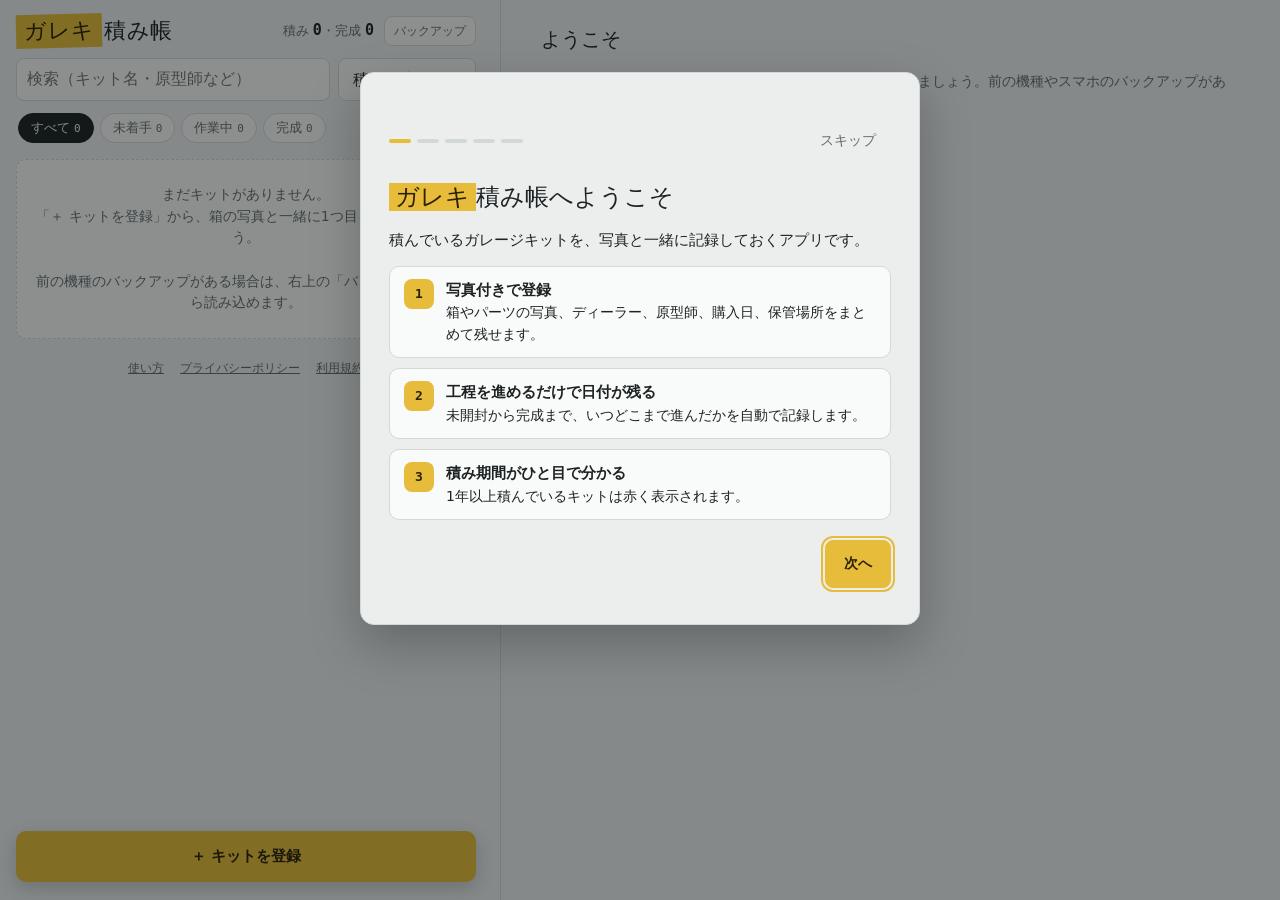
==== index.html @ 536fe300 "スマホのアプリ表示で画面の下が白くなるのを修正 Co-Authored-By: Claude Opus 5.5 <noreply@anthropic.com> Claude-Session: http" ====
<!doctype html>
<html lang="ja">
<head>
<meta charset="utf-8">
<meta name="viewport" content="width=device-width,initial-scale=1,viewport-fit=cover">
<meta http-equiv="Content-Security-Policy" content="default-src 'self'; script-src 'self' https://accounts.google.com/gsi/client; style-src 'self' 'unsafe-inline' https://fonts.googleapis.com https://accounts.google.com/gsi/style; font-src https://fonts.gstatic.com; img-src 'self' blob: data:; connect-src 'self' data: https://www.googleapis.com https://accounts.google.com/gsi/; frame-src https://accounts.google.com/gsi/; object-src 'none'; base-uri 'none'; form-action 'none'">
<meta name="referrer" content="no-referrer">
<title>ガレキ積み帳</title>
<meta name="theme-color" content="#ECEEEE" media="(prefers-color-scheme: light)">
<meta name="theme-color" content="#161A1B" media="(prefers-color-scheme: dark)">
<meta name="apple-mobile-web-app-capable" content="yes">
<meta name="mobile-web-app-capable" content="yes">
<meta name="apple-mobile-web-app-title" content="積み帳">
<meta name="apple-mobile-web-app-status-bar-style" content="default">
<link rel="manifest" href="manifest.webmanifest">
<link rel="apple-touch-icon" href="icon-180.png">
<link rel="icon" href="icon-192.png">
<link rel="preconnect" href="https://fonts.googleapis.com">
<link rel="stylesheet" href="https://fonts.googleapis.com/css2?family=Dela+Gothic+One&family=Zen+Kaku+Gothic+New:wght@400;500;700&family=IBM+Plex+Mono:wght@500&display=swap">
<style>
/* Layout: a workbench shelf — sticky header with stock summary, filter chips, a single column of kit cards; detail, edit and backup open as full-height sheets. */
:root{
  --bg:#ECEEEE; --surface:#F9FAFA; --sunken:#E2E6E5; --ink:#1D2223; --muted:#636D6C; --line:#D2D8D7;
  --tape:#E6BC3A; --tape-ink:#2A2208; --done:#3E8A5E; --warn:#B4532A;
  --f-display:"Dela Gothic One","Zen Kaku Gothic New","Hiragino Sans",system-ui,sans-serif;
  --f-body:"Zen Kaku Gothic New","Hiragino Sans","Noto Sans JP",system-ui,sans-serif;
  --f-data:"IBM Plex Mono",ui-monospace,Menlo,monospace;
  --r:10px; color-scheme:light;
}
@media (prefers-color-scheme: dark){:root{
  --bg:#161A1B; --surface:#202627; --sunken:#1A1F20; --ink:#E6EBEA; --muted:#97A2A1; --line:#323A3B;
  --tape:#E8C14E; --tape-ink:#211A05; --done:#5DB582; --warn:#E07A4E; color-scheme:dark}}

*{box-sizing:border-box}
html{-webkit-text-size-adjust:100%;background:var(--bg);min-height:100%;overscroll-behavior-y:none}
body{margin:0;min-height:100vh;min-height:100dvh;background:var(--bg);color:var(--ink);font-family:var(--f-body);font-size:15px;line-height:1.55;
  padding-top:env(safe-area-inset-top,0px);
  padding-left:max(16px,env(safe-area-inset-left,0px));padding-right:max(16px,env(safe-area-inset-right,0px));padding-bottom:calc(env(safe-area-inset-bottom,0px) + 96px)}
body::before{content:"";position:fixed;inset:0 0 auto;height:env(safe-area-inset-top,0px);z-index:10;background:var(--bg)}
img{max-width:100%}
[hidden]{display:none!important}
.wrap{max-width:640px;margin:0 auto}
button,input,select,textarea{font:inherit;color:inherit}
button{cursor:pointer;-webkit-tap-highlight-color:transparent}
:focus-visible{outline:2px solid var(--tape);outline-offset:2px}
.num{font-family:var(--f-data);font-variant-numeric:tabular-nums}

header{position:sticky;top:env(safe-area-inset-top,0px);z-index:5;background:var(--bg);padding-block:14px 10px;display:grid;gap:10px;grid-template-columns:minmax(0,1fr)}
.brand{display:flex;align-items:center;justify-content:space-between;gap:6px 12px;flex-wrap:wrap}
h1{font-family:var(--f-display);font-weight:400;font-size:22px;margin:0;letter-spacing:.02em;white-space:nowrap}
h1 span{display:inline-block;background:var(--tape);color:var(--tape-ink);padding:0 8px;transform:rotate(-1.5deg);margin-right:2px}
.brand-r{display:flex;align-items:center;gap:10px;min-width:0}
.stock{font-size:13px;color:var(--muted);white-space:nowrap}
.stock b{color:var(--ink);font-family:var(--f-data);font-size:15px}
.iconbtn{border:1px solid var(--line);background:var(--surface);border-radius:8px;padding:5px 9px;font-size:12px;color:var(--muted);white-space:nowrap}
.tools{display:flex;gap:8px}
.tools input,.tools select{background:var(--surface);border:1px solid var(--line);border-radius:8px;padding:8px 10px;min-width:0;font-size:16px}
.tools input{flex:1}
.tools select{flex:none;max-width:42%}
.chips{display:flex;gap:6px;overflow-x:auto;scrollbar-width:none;padding:2px}
.chips::-webkit-scrollbar{display:none}
.chip{flex:none;border:1px solid var(--line);background:var(--surface);border-radius:999px;padding:4px 12px;font-size:13px;color:var(--muted)}
.chip .num{font-size:11px;margin-left:4px}
.chip[aria-pressed="true"]{background:var(--ink);color:var(--bg);border-color:var(--ink)}

.list{display:grid;gap:10px;padding-top:4px;grid-template-columns:minmax(0,1fr)}
.card{display:grid;grid-template-columns:76px 1fr;gap:12px;align-items:center;background:var(--surface);border:1px solid var(--line);border-radius:var(--r);padding:10px;text-align:left;width:100%}
.thumb{width:76px;height:76px;border-radius:7px;background:var(--sunken);display:grid;place-items:center;color:var(--muted);font-size:11px;overflow:hidden}
.thumb img{width:100%;height:100%;object-fit:cover;display:block}
.card .meta{min-width:0;display:grid;gap:3px}
.card .name{font-weight:700;font-size:15px;line-height:1.35;overflow-wrap:anywhere}
.card .sub{font-size:12px;color:var(--muted);white-space:nowrap;overflow:hidden;text-overflow:ellipsis}
.row{display:flex;align-items:center;gap:8px;flex-wrap:wrap}
.pill{font-size:11px;font-weight:700;padding:1px 8px;border-radius:4px;background:var(--sunken);color:var(--muted);letter-spacing:.04em}
.pill.s6{background:var(--done);color:var(--surface)}
.pill.wip{background:var(--tape);color:var(--tape-ink)}
.age{font-size:11px;color:var(--muted)}
.age.old{color:var(--warn)}
.steps{display:grid;grid-template-columns:repeat(7,1fr);gap:2px;width:100%;max-width:140px}
.steps i{height:4px;border-radius:2px;background:var(--line)}
.steps i.on{background:var(--tape)}
.steps.done i.on{background:var(--done)}

.empty,.notice{background:var(--surface);border:1px dashed var(--line);border-radius:var(--r);padding:24px 18px;text-align:center;color:var(--muted);font-size:14px}
.notice{border-style:solid;text-align:left;font-size:13px}
.remind{display:flex;gap:10px;align-items:center;justify-content:space-between;background:color-mix(in srgb,var(--tape) 20%,var(--surface));border:1px solid var(--tape);border-radius:var(--r);padding:8px 12px;font-size:13px}

.fab{position:fixed;right:max(18px,calc(env(safe-area-inset-right,0px) + 18px));bottom:calc(env(safe-area-inset-bottom,0px) + 18px);z-index:6;
  background:var(--tape);color:var(--tape-ink);border:0;border-radius:999px;padding:14px 22px;font-weight:700;font-size:15px;box-shadow:0 6px 18px rgba(0,0,0,.18)}

.sheet{position:fixed;inset:0;z-index:20;background:var(--bg);overflow-y:auto;overflow-x:hidden;-webkit-overflow-scrolling:touch;
  padding-top:env(safe-area-inset-top,0px);padding-bottom:calc(env(safe-area-inset-bottom,0px) + 32px);
  padding-left:max(16px,env(safe-area-inset-left,0px));padding-right:max(16px,env(safe-area-inset-right,0px))}
.sheet .wrap{display:grid;gap:16px;grid-template-columns:minmax(0,1fr)}
.bar{position:sticky;top:0;z-index:2;background:var(--bg);display:flex;align-items:center;justify-content:space-between;gap:8px;padding-block:12px 8px;border-bottom:1px solid var(--line)}
.bar h2{font-size:16px;margin:0;font-weight:700;flex:1;min-width:0;overflow:hidden;text-overflow:ellipsis;white-space:nowrap;text-align:center}
.btn{border:1px solid var(--line);background:var(--surface);border-radius:8px;padding:8px 14px;font-size:14px;font-weight:500}
.btn.primary{background:var(--tape);color:var(--tape-ink);border-color:var(--tape);font-weight:700}
.btn.ghost{background:transparent;border-color:transparent;color:var(--muted)}
.btn.danger{color:var(--warn);border-color:var(--warn);background:transparent}
.btn:disabled{opacity:.5;cursor:default}
.btn.wide{width:100%;padding:12px}

.gallery{display:grid;gap:8px;min-width:0}
.gallery .main{width:100%;max-height:62vh;object-fit:contain;border-radius:var(--r);background:var(--sunken);display:block}
.gallery .thumbs{display:grid;grid-template-columns:repeat(auto-fill,minmax(64px,1fr));gap:6px}
.gallery .thumbs button{padding:0;border:2px solid transparent;border-radius:7px;overflow:hidden;aspect-ratio:1;background:var(--sunken)}
.gallery .thumbs button[aria-pressed="true"]{border-color:var(--tape)}
.gallery .thumbs img{width:100%;height:100%;object-fit:cover;display:block}
.gallery .none{width:100%;aspect-ratio:16/9;border-radius:var(--r);background:var(--sunken);display:grid;place-items:center;color:var(--muted);font-size:13px}
.dname{font-size:20px;font-weight:700;margin:0;text-wrap:balance;line-height:1.35}
.advance{display:grid;gap:8px;background:var(--surface);border:1px solid var(--line);border-radius:var(--r);padding:12px}
.advance .steps{max-width:none}
.advance .steps i{height:6px}
.stepnames{display:grid;grid-template-columns:repeat(7,1fr);gap:2px;font-size:10px;color:var(--muted);text-align:center}
.stepnames .cur{color:var(--ink);font-weight:700}
dl{margin:0;display:grid;grid-template-columns:auto 1fr;gap:8px 16px;font-size:14px}
dt{color:var(--muted);font-size:12px;letter-spacing:.06em;padding-top:2px}
dd{margin:0;min-width:0;overflow-wrap:anywhere;white-space:pre-wrap}
.box{background:var(--surface);border:1px solid var(--line);border-radius:var(--r);padding:12px 14px}
.box h3{margin:0 0 4px;font-size:15px}
.box p{margin:0 0 10px;font-size:13px;color:var(--muted)}
.log{display:grid;gap:0;margin:0;padding:0;list-style:none}
.log li{display:grid;grid-template-columns:auto 1fr auto;gap:10px;align-items:center;padding:7px 0;border-top:1px solid var(--line);font-size:14px}
.log li:first-child{border-top:0}
.log .dot{width:10px;height:10px;border-radius:50%;background:var(--tape)}
.log li.s6 .dot{background:var(--done)}
.log .st{font-weight:700;min-width:0}
.log .dur{font-size:12px;color:var(--muted);font-weight:400;margin-left:6px}
.log input{font-family:var(--f-data);font-variant-numeric:tabular-nums;font-size:14px;background:transparent;border:1px solid transparent;border-radius:6px;padding:2px 4px;color:var(--muted);min-width:0}
.log input:focus{border-color:var(--line);background:var(--surface)}
.box h3 .sub{font-weight:400;font-size:12px;color:var(--muted);margin-left:6px}
.confirm{display:flex;gap:8px;align-items:center;flex-wrap:wrap;font-size:13px;color:var(--warn)}

form{display:grid;gap:14px}
.f{display:grid;gap:4px}
.f label,.flabel{font-size:12px;color:var(--muted);letter-spacing:.06em}
.f input,.f select,.f textarea{background:var(--surface);border:1px solid var(--line);border-radius:8px;padding:10px;width:100%;min-width:0;font-size:16px}
.f input[type="date"]{min-height:44px;-webkit-appearance:none;appearance:none}
.f textarea{min-height:70px;resize:vertical}
.two{display:grid;grid-template-columns:1fr 1fr;gap:10px;align-items:start}
.two>*{min-width:0}
.seg{display:flex;flex-wrap:wrap;gap:6px}
.seg button{border:1px solid var(--line);background:var(--surface);border-radius:6px;padding:6px 10px;font-size:13px}
.seg button[aria-pressed="true"]{background:var(--tape);color:var(--tape-ink);border-color:var(--tape);font-weight:700}
.photos{display:grid;grid-template-columns:repeat(auto-fill,minmax(88px,1fr));gap:8px}
.ph{position:relative;aspect-ratio:1;border-radius:8px;overflow:hidden;background:var(--sunken)}
.ph img{width:100%;height:100%;object-fit:cover;display:block}
.ph button{position:absolute;top:4px;right:4px;width:26px;height:26px;border-radius:50%;border:0;background:rgba(0,0,0,.6);color:#fff;font-size:15px;line-height:1}
.ph.up{display:grid;place-items:center;font-size:11px;color:var(--muted)}
.addph{position:relative;aspect-ratio:1;border:1.5px dashed var(--line);border-radius:8px;display:grid;place-items:center;text-align:center;font-size:12px;color:var(--muted)}
.addph input,.filepick input{position:absolute;inset:0;width:100%;height:100%;opacity:0;cursor:pointer;font-size:40px}
.filepick{position:relative;display:block}
.err{color:var(--warn);font-size:13px;margin:0}
.toast{position:fixed;left:50%;bottom:calc(env(safe-area-inset-bottom,0px) + 84px);transform:translateX(-50%);z-index:30;background:var(--ink);color:var(--bg);padding:8px 16px;border-radius:999px;font-size:13px;max-width:calc(100% - 32px);text-align:center}
@media (prefers-reduced-motion:no-preference){.sheet{animation:up .18s ease-out}@keyframes up{from{transform:translateY(16px);opacity:.6}}}

/* 同期・リンク */
#openBackup[data-state="needtap"],#openBackup[data-state="error"]{border-color:var(--warn);color:var(--warn)}
#openBackup[data-state="ok"]{color:var(--done);border-color:color-mix(in srgb,var(--done) 45%,var(--line))}
#openBackup[data-state="syncing"]{color:var(--ink)}
.small{font-size:12px;color:var(--muted);margin:8px 0 0}
.stack{display:grid;gap:8px}
.stack .btn{text-align:left;line-height:1.4}
.legal{display:flex;gap:16px;justify-content:center;font-size:12px;margin:4px 0 0}
.legal a,.foot a{color:var(--muted)}
.foot{display:flex;gap:16px;justify-content:center;font-size:12px;padding-block:20px 0}

/* 初回の案内 */
#intro{z-index:25}
#intro .wrap{max-width:520px;min-height:100%;display:flex;flex-direction:column;gap:20px;padding-block:20px 8px}
.intro-top{display:flex;justify-content:space-between;align-items:center;min-height:40px}
.dots{display:flex;gap:6px}
.dots i{width:22px;height:4px;border-radius:2px;background:var(--line)}
.dots i.on{background:var(--tape)}
.intro-body{flex:1;display:grid;align-content:start;gap:14px}
.intro-body h2{font-family:var(--f-display);font-weight:400;font-size:24px;line-height:1.4;margin:0;text-wrap:balance}
.intro-body h2 span{background:var(--tape);color:var(--tape-ink);padding:0 6px}
.intro-body p{margin:0;font-size:15px}
.intro-body .note{font-size:13px;color:var(--muted)}
.feat{list-style:none;margin:0;padding:0;display:grid;gap:10px}
.feat li{display:grid;grid-template-columns:auto 1fr;gap:12px;align-items:start;background:var(--surface);border:1px solid var(--line);border-radius:var(--r);padding:12px 14px;font-size:14px}
.feat b{display:block;font-size:15px}
.feat .ic{width:30px;height:30px;border-radius:8px;background:var(--tape);color:var(--tape-ink);display:grid;place-items:center;font-weight:700;font-family:var(--f-data);font-size:13px}
.howto{margin:0;padding-left:1.4em;display:grid;gap:6px;font-size:15px}
.howto kbd{font-family:var(--f-body);font-size:13px;border:1px solid var(--line);background:var(--surface);border-radius:5px;padding:0 6px;white-space:nowrap}
.intro-demo{background:var(--surface);border:1px solid var(--line);border-radius:var(--r);padding:12px;display:grid;gap:8px}
.intro-demo .steps{max-width:none}
.intro-demo .steps i{height:6px}
.intro-nav{display:flex;gap:10px;justify-content:space-between;align-items:center}
.intro-nav .btn{padding:12px 18px}
.intro-nav .grow{flex:1}
.intro-actions{display:grid;gap:8px}
.ok{color:var(--done);font-weight:700}

/* 購入日・イベント */
.check{display:flex;align-items:center;gap:6px;font-size:13px;color:var(--muted);letter-spacing:0;cursor:pointer}
.check input{width:18px;height:18px;margin:0;accent-color:var(--tape)}
.f input:disabled{opacity:.45}
#e-evpick{margin-top:6px;color:var(--muted)}
.filled{animation:fill 1.6s ease-out}
@keyframes fill{from{background:color-mix(in srgb,var(--tape) 35%,var(--surface))}}

/* 一覧の補助（PCの右側に出す概要） */
.overview{display:grid;gap:16px;padding-block:24px}
.overview h2{font-family:var(--f-display);font-weight:400;font-size:20px;margin:0}
.overview .lead{color:var(--muted);font-size:14px;margin:0}
.stepcount{display:grid;grid-template-columns:repeat(7,minmax(0,1fr));gap:6px}
.stepcount div{background:var(--surface);border:1px solid var(--line);border-radius:8px;padding:10px 6px;text-align:center;display:grid;gap:2px}
.stepcount b{font-family:var(--f-data);font-size:22px;font-variant-numeric:tabular-nums;line-height:1.2}
.stepcount span{font-size:11px;color:var(--muted)}
.stepcount .zero b{color:var(--muted);opacity:.5}
.oldlist{list-style:none;margin:0;padding:0}
.oldlist li{border-top:1px solid var(--line)}
.oldlist li:first-child{border-top:0}
.oldlist button{display:grid;grid-template-columns:44px 1fr auto;gap:12px;align-items:center;width:100%;padding:8px 0;border:0;background:transparent;text-align:left}
.oldlist .t{width:44px;height:44px;border-radius:6px;background:var(--sunken);overflow:hidden}
.oldlist .t img{width:100%;height:100%;object-fit:cover;display:block}
.oldlist .n{min-width:0;overflow:hidden;text-overflow:ellipsis;white-space:nowrap;font-weight:500}
.oldlist .d{font-size:12px;color:var(--warn);white-space:nowrap}
.kbd{font-family:var(--f-data);font-size:11px;border:1px solid var(--line);border-radius:4px;padding:0 5px;color:var(--muted)}

/* ---------- PC：一覧と詳細を左右に並べる ---------- */
@media (min-width:960px){
  :root{--listw:420px}
  body{padding-bottom:110px}
  body > .wrap{max-width:var(--listw);margin:0}
  .card{transition:border-color .12s,background .12s}
  .card:hover{border-color:color-mix(in srgb,var(--tape) 55%,var(--line))}
  .card[aria-current="true"]{border-color:var(--tape);background:color-mix(in srgb,var(--tape) 10%,var(--surface));box-shadow:inset 3px 0 0 var(--tape)}
  .fab{left:max(16px,env(safe-area-inset-left,0px));right:auto;width:var(--listw);border-radius:10px;bottom:18px}
  #detail{inset:0 0 0 calc(max(16px,env(safe-area-inset-left,0px)) + var(--listw) + 24px);z-index:4;border-left:1px solid var(--line);
    padding-left:40px;padding-right:40px;animation:none}
  #detail .wrap{max-width:860px;margin:0 auto}
  #detail [data-a="close"]{visibility:hidden}
  #detail .gallery .main{max-height:58vh}
  #detail .detail-cols{display:grid;gap:16px;grid-template-columns:minmax(0,1fr)}
  #intro{inset:8vh 0 auto 0;margin:0 auto;width:min(560px,calc(100vw - 48px));max-height:84vh;border-radius:14px;border:1px solid var(--line);
    box-shadow:0 0 0 100vmax rgba(10,14,15,.45),0 20px 50px rgba(0,0,0,.25);padding:28px}
  #editor,#backup{inset:4vh 0 auto 0;margin:0 auto;width:min(760px,calc(100vw - 48px));max-height:92vh;border-radius:14px;border:1px solid var(--line);
    box-shadow:0 0 0 100vmax rgba(10,14,15,.45),0 20px 50px rgba(0,0,0,.25);padding-left:28px;padding-right:28px;padding-bottom:28px}
  #editor .wrap,#backup .wrap{max-width:none}
  #editor .bar,#backup .bar{padding-top:18px}
  .photos{grid-template-columns:repeat(auto-fill,minmax(110px,1fr))}
}
@media (min-width:1280px){
  :root{--listw:460px}
  #detail .wrap{max-width:1040px}
  #detail .detail-cols{grid-template-columns:minmax(0,1.15fr) minmax(0,1fr);align-items:start}
  #detail .detail-cols > .gallery{position:sticky;top:64px}
  #detail .detail-cols .gallery .main{max-height:70vh}
}
</style>
</head>
<body>
<div class="wrap">
  <header>
    <div class="brand">
      <h1><span>ガレキ</span>積み帳</h1>
      <div class="brand-r">
        <div class="stock" id="stock">読み込み中…</div>
        <button class="iconbtn" id="openBackup">バックアップ</button>
      </div>
    </div>
    <div class="tools">
      <input id="q" type="search" placeholder="検索（キット名・原型師など）" aria-label="検索">
      <select id="sort" aria-label="並び順">
        <option value="old">積みが古い順</option>
        <option value="new">新しい順</option>
        <option value="name">名前順</option>
      </select>
    </div>
    <div class="chips" id="chips" role="toolbar" aria-label="工程で絞り込み"></div>
  </header>
  <main id="list" class="list"></main>
  <footer class="foot"><a href="#" id="openIntro">使い方</a><a href="privacy.html">プライバシーポリシー</a><a href="terms.html">利用規約</a></footer>
</div>
<button class="fab" id="fab">＋ キットを登録</button>
<section class="sheet" id="detail" hidden></section>
<section class="sheet" id="editor" hidden></section>
<section class="sheet" id="backup" hidden></section>
<section class="sheet" id="intro" hidden role="dialog" aria-modal="true" aria-labelledby="intro-title"></section>
<div class="toast" id="toast" hidden></div>

<script src="https://accounts.google.com/gsi/client" async></script>
<script src="events.js" defer></script>
<script src="app.js" defer></script>
</body>
</html>
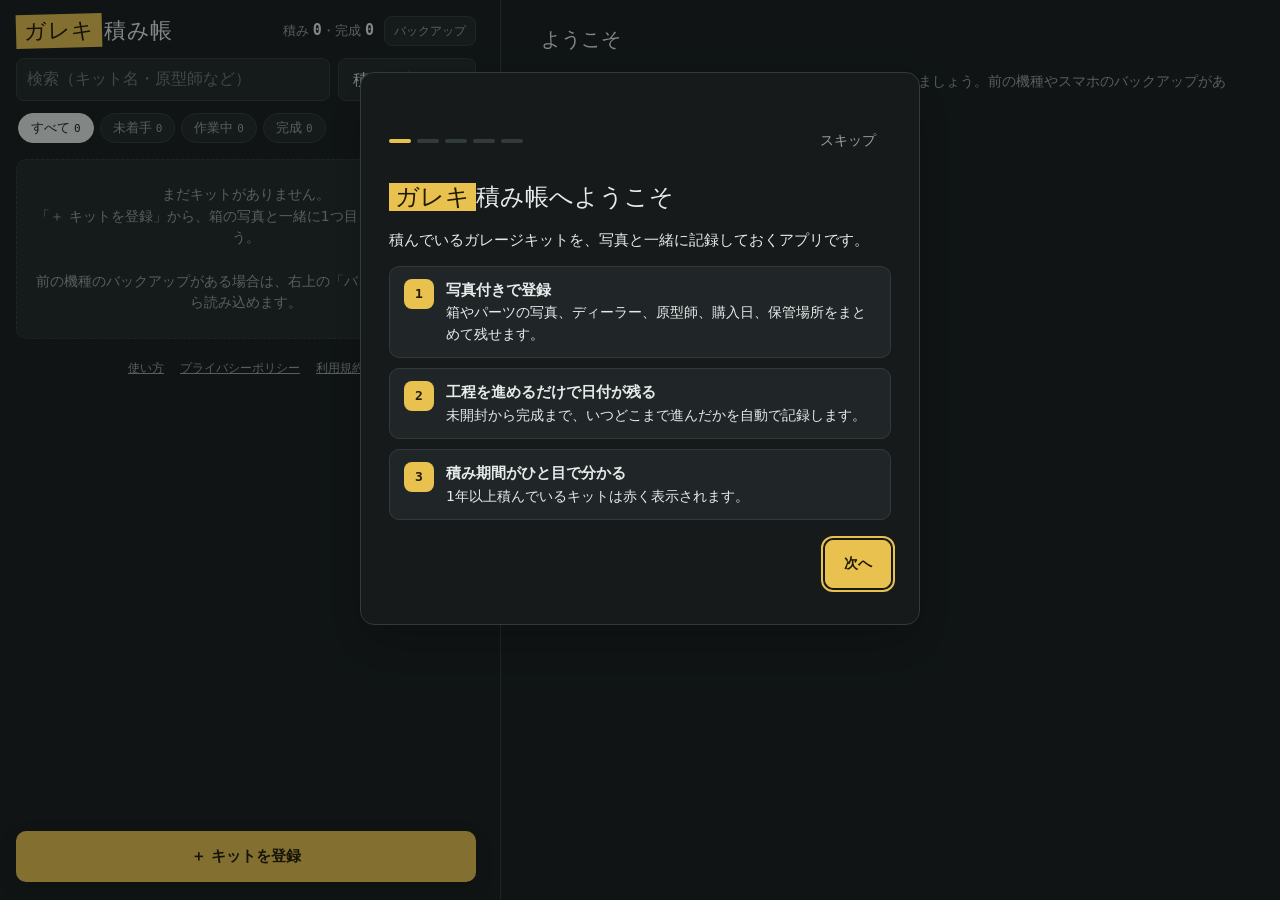
==== commit 5303b7b0: "ダークテーマに固定し、アイコンも暗い背景に変更 Co-Authored-By: Claude Opus 5.5 <noreply@anthropic.com> Claude-Session: http" ====
--- a/index.html
+++ b/index.html
@@ -6,12 +6,12 @@
 <meta http-equiv="Content-Security-Policy" content="default-src 'self'; script-src 'self' https://accounts.google.com/gsi/client; style-src 'self' 'unsafe-inline' https://fonts.googleapis.com https://accounts.google.com/gsi/style; font-src https://fonts.gstatic.com; img-src 'self' blob: data:; connect-src 'self' data: https://www.googleapis.com https://accounts.google.com/gsi/; frame-src https://accounts.google.com/gsi/; object-src 'none'; base-uri 'none'; form-action 'none'">
 <meta name="referrer" content="no-referrer">
 <title>ガレキ積み帳</title>
-<meta name="theme-color" content="#ECEEEE" media="(prefers-color-scheme: light)">
-<meta name="theme-color" content="#161A1B" media="(prefers-color-scheme: dark)">
+<meta name="theme-color" content="#161A1B">
+<meta name="color-scheme" content="dark">
 <meta name="apple-mobile-web-app-capable" content="yes">
 <meta name="mobile-web-app-capable" content="yes">
 <meta name="apple-mobile-web-app-title" content="積み帳">
-<meta name="apple-mobile-web-app-status-bar-style" content="default">
+<meta name="apple-mobile-web-app-status-bar-style" content="black">
 <link rel="manifest" href="manifest.webmanifest">
 <link rel="apple-touch-icon" href="icon-180.png">
 <link rel="icon" href="icon-192.png">
@@ -19,17 +19,15 @@
 <link rel="stylesheet" href="https://fonts.googleapis.com/css2?family=Dela+Gothic+One&family=Zen+Kaku+Gothic+New:wght@400;500;700&family=IBM+Plex+Mono:wght@500&display=swap">
 <style>
 /* Layout: a workbench shelf — sticky header with stock summary, filter chips, a single column of kit cards; detail, edit and backup open as full-height sheets. */
+/* 端末の設定にかかわらずダークで固定（Androidの下のバーの色と揃えるため） */
 :root{
-  --bg:#ECEEEE; --surface:#F9FAFA; --sunken:#E2E6E5; --ink:#1D2223; --muted:#636D6C; --line:#D2D8D7;
-  --tape:#E6BC3A; --tape-ink:#2A2208; --done:#3E8A5E; --warn:#B4532A;
+  --bg:#161A1B; --surface:#202627; --sunken:#1A1F20; --ink:#E6EBEA; --muted:#97A2A1; --line:#323A3B;
+  --tape:#E8C14E; --tape-ink:#211A05; --done:#5DB582; --warn:#E07A4E;
   --f-display:"Dela Gothic One","Zen Kaku Gothic New","Hiragino Sans",system-ui,sans-serif;
   --f-body:"Zen Kaku Gothic New","Hiragino Sans","Noto Sans JP",system-ui,sans-serif;
   --f-data:"IBM Plex Mono",ui-monospace,Menlo,monospace;
-  --r:10px; color-scheme:light;
+  --r:10px; color-scheme:dark;
 }
-@media (prefers-color-scheme: dark){:root{
-  --bg:#161A1B; --surface:#202627; --sunken:#1A1F20; --ink:#E6EBEA; --muted:#97A2A1; --line:#323A3B;
-  --tape:#E8C14E; --tape-ink:#211A05; --done:#5DB582; --warn:#E07A4E; color-scheme:dark}}
 
 *{box-sizing:border-box}
 html{-webkit-text-size-adjust:100%;background:var(--bg);min-height:100%;overscroll-behavior-y:none}
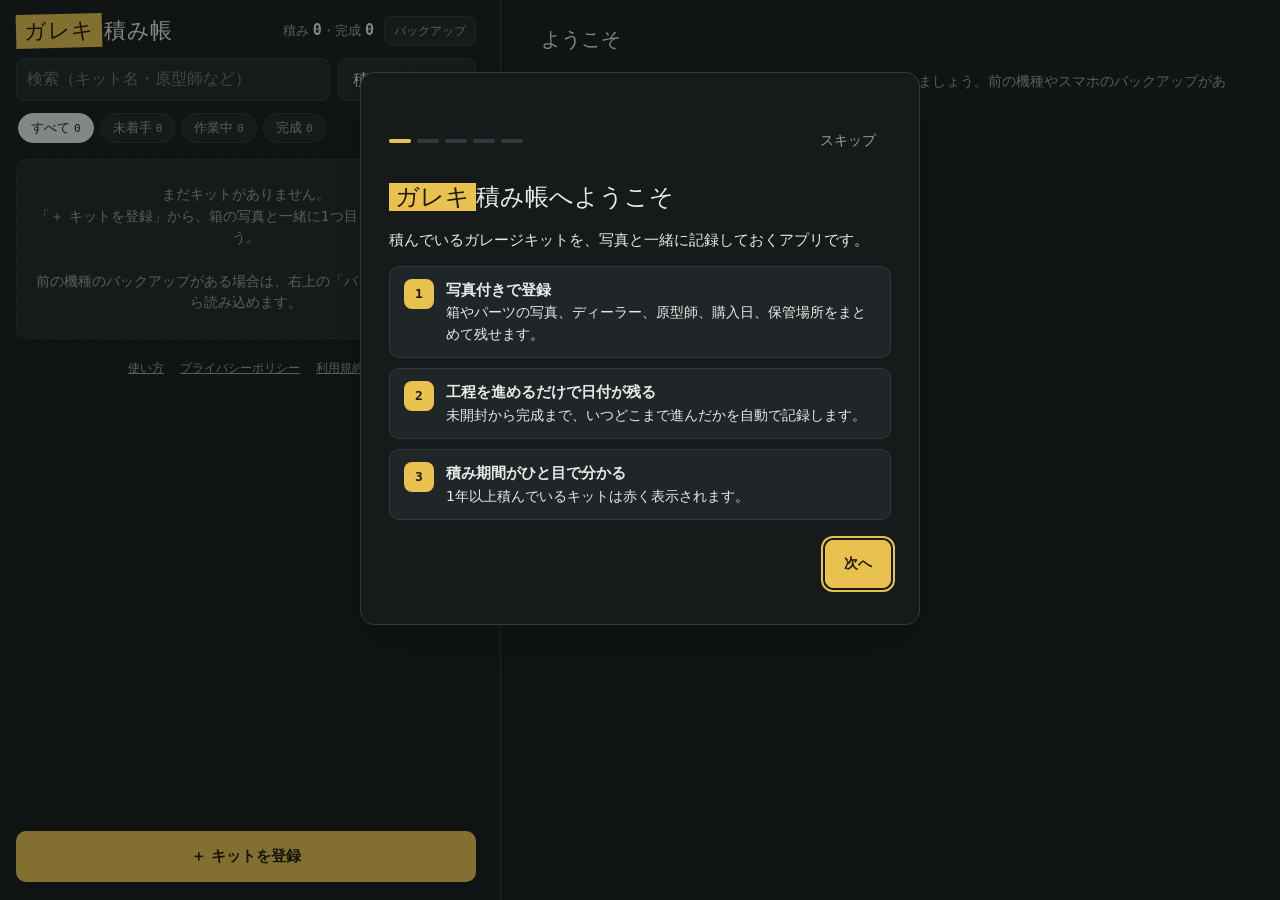
==== commit 0be4ca7a: "イベント選択を、イベント名→開催回の2段階に変更 Co-Authored-By: Claude Opus 5.5 <noreply@anthropic.com> Claude-Session: htt" ====
--- a/index.html
+++ b/index.html
@@ -195,7 +195,9 @@
 .check{display:flex;align-items:center;gap:6px;font-size:13px;color:var(--muted);letter-spacing:0;cursor:pointer}
 .check input{width:18px;height:18px;margin:0;accent-color:var(--tape)}
 .f input:disabled{opacity:.45}
-#e-evpick{margin-top:6px;color:var(--muted)}
+.evpick{display:grid;gap:6px;margin-top:6px}
+#e-evseries{color:var(--muted)}
+#e-evround{border-color:var(--tape)}
 .filled{animation:fill 1.6s ease-out}
 @keyframes fill{from{background:color-mix(in srgb,var(--tape) 35%,var(--surface))}}
 
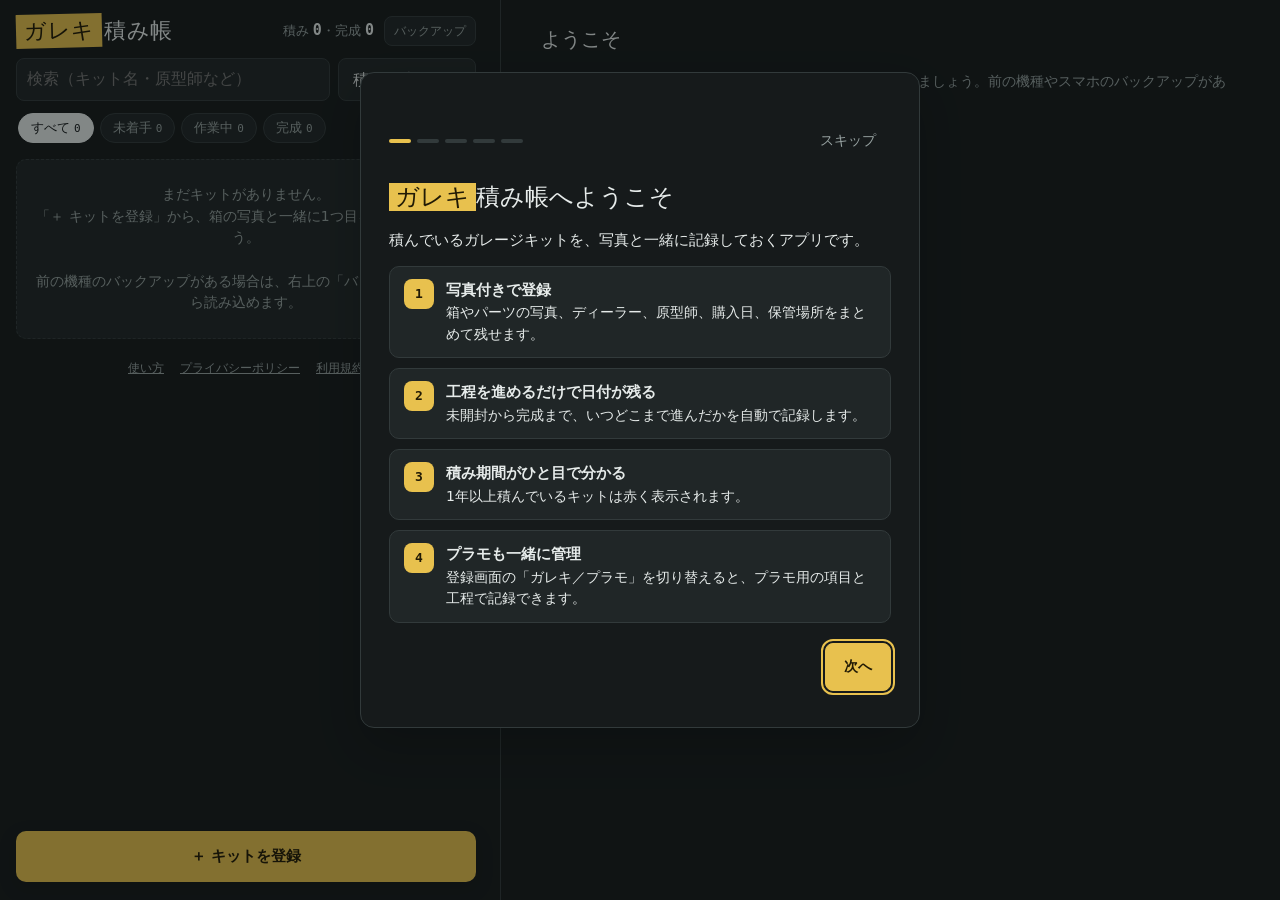
==== commit 447dcf24: "プラモの登録に対応（種類の切り替え、プラモ用の項目と工程） Co-Authored-By: Claude Opus 5.5 <noreply@anthropic.com> Claude-Session" ====
--- a/index.html
+++ b/index.html
@@ -201,6 +201,15 @@
 .filled{animation:fill 1.6s ease-out}
 @keyframes fill{from{background:color-mix(in srgb,var(--tape) 35%,var(--surface))}}
 
+/* ガレキ／プラモ */
+.kindtoggle{display:grid;grid-template-columns:1fr 1fr;background:var(--sunken);border:1px solid var(--line);border-radius:10px;padding:3px;gap:3px}
+.kindtoggle button{border:0;background:transparent;border-radius:7px;padding:9px 0;font-weight:700;color:var(--muted)}
+.kindtoggle button[aria-checked="true"]{background:var(--tape);color:var(--tape-ink)}
+.kindseg{display:flex;gap:4px;padding-right:8px;margin-right:2px;border-right:1px solid var(--line);flex:none}
+.chip.kchip[aria-pressed="true"]{background:var(--tape);color:var(--tape-ink);border-color:var(--tape)}
+.kindtag{font-size:11px;font-weight:700;padding:0 6px;border-radius:4px;border:1px solid var(--tape);color:var(--tape)}
+.ovk{margin:6px 0 0;font-size:13px;color:var(--muted);font-weight:500}
+
 /* 一覧の補助（PCの右側に出す概要） */
 .overview{display:grid;gap:16px;padding-block:24px}
 .overview h2{font-family:var(--f-display);font-weight:400;font-size:20px;margin:0}
@@ -218,6 +227,7 @@
 .oldlist .t img{width:100%;height:100%;object-fit:cover;display:block}
 .oldlist .n{min-width:0;overflow:hidden;text-overflow:ellipsis;white-space:nowrap;font-weight:500}
 .oldlist .d{font-size:12px;color:var(--warn);white-space:nowrap}
+.oldlist .d.fresh{color:var(--muted)}
 .kbd{font-family:var(--f-data);font-size:11px;border:1px solid var(--line);border-radius:4px;padding:0 5px;color:var(--muted)}
 
 /* ---------- PC：一覧と詳細を左右に並べる ---------- */
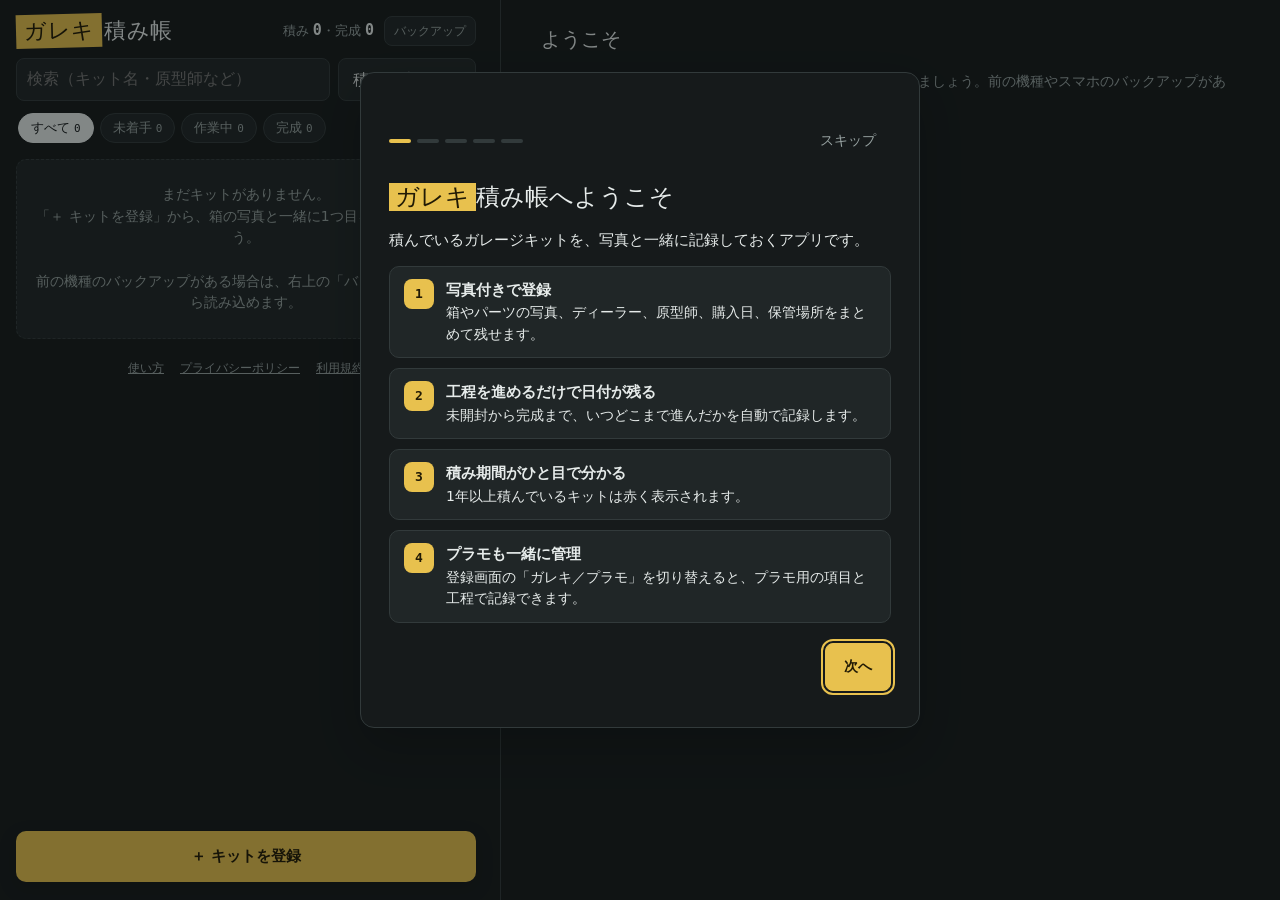
==== commit 00038393: "詳細画面の写真の枠の高さを固定し、写真を切り替えても項目が動かないように Co-Authored-By: Claude Opus 5.5 <noreply@anthropic.com> Claude-" ====
--- a/index.html
+++ b/index.html
@@ -100,7 +100,8 @@
 .btn.wide{width:100%;padding:12px}
 
 .gallery{display:grid;gap:8px;min-width:0}
-.gallery .main{width:100%;max-height:62vh;object-fit:contain;border-radius:var(--r);background:var(--sunken);display:block}
+/* 写真の縦横比が違っても下の項目が動かないよう、枠の高さを固定して写真は枠の中に収める */
+.gallery .main{width:100%;height:min(56vh,480px);object-fit:contain;border-radius:var(--r);background:var(--sunken);display:block}
 .gallery .thumbs{display:grid;grid-template-columns:repeat(auto-fill,minmax(64px,1fr));gap:6px}
 .gallery .thumbs button{padding:0;border:2px solid transparent;border-radius:7px;overflow:hidden;aspect-ratio:1;background:var(--sunken)}
 .gallery .thumbs button[aria-pressed="true"]{border-color:var(--tape)}
@@ -123,6 +124,8 @@
 .log li:first-child{border-top:0}
 .log .dot{width:10px;height:10px;border-radius:50%;background:var(--tape)}
 .log li.s6 .dot{background:var(--done)}
+.log li.off .st{color:var(--muted);font-weight:500}
+.log li.off .dot{background:transparent;border:1.5px solid var(--line)}
 .log .st{font-weight:700;min-width:0}
 .log .dur{font-size:12px;color:var(--muted);font-weight:400;margin-left:6px}
 .log input{font-family:var(--f-data);font-variant-numeric:tabular-nums;font-size:14px;background:transparent;border:1px solid transparent;border-radius:6px;padding:2px 4px;color:var(--muted);min-width:0}
@@ -157,6 +160,10 @@
 #openBackup[data-state="needtap"],#openBackup[data-state="error"]{border-color:var(--warn);color:var(--warn)}
 #openBackup[data-state="ok"]{color:var(--done);border-color:color-mix(in srgb,var(--done) 45%,var(--line))}
 #openBackup[data-state="syncing"]{color:var(--ink)}
+#openBackup[data-state="syncing"]::before,.btn.spin::before{content:"";display:inline-block;width:11px;height:11px;margin-right:6px;vertical-align:-1px;
+  border:2px solid currentColor;border-right-color:transparent;border-radius:50%;animation:spin .8s linear infinite}
+@keyframes spin{to{transform:rotate(360deg)}}
+@media (prefers-reduced-motion:reduce){#openBackup[data-state="syncing"]::before,.btn.spin::before{animation-duration:2.4s}}
 .small{font-size:12px;color:var(--muted);margin:8px 0 0}
 .stack{display:grid;gap:8px}
 .stack .btn{text-align:left;line-height:1.4}
@@ -209,6 +216,7 @@
 .chip.kchip[aria-pressed="true"]{background:var(--tape);color:var(--tape-ink);border-color:var(--tape)}
 .kindtag{font-size:11px;font-weight:700;padding:0 6px;border-radius:4px;border:1px solid var(--tape);color:var(--tape)}
 .ovk{margin:6px 0 0;font-size:13px;color:var(--muted);font-weight:500}
+.hint{font-size:12px;color:var(--muted)}
 
 /* 一覧の補助（PCの右側に出す概要） */
 .overview{display:grid;gap:16px;padding-block:24px}
@@ -243,7 +251,7 @@
     padding-left:40px;padding-right:40px;animation:none}
   #detail .wrap{max-width:860px;margin:0 auto}
   #detail [data-a="close"]{visibility:hidden}
-  #detail .gallery .main{max-height:58vh}
+  #detail .gallery .main{height:min(58vh,560px)}
   #detail .detail-cols{display:grid;gap:16px;grid-template-columns:minmax(0,1fr)}
   #intro{inset:8vh 0 auto 0;margin:0 auto;width:min(560px,calc(100vw - 48px));max-height:84vh;border-radius:14px;border:1px solid var(--line);
     box-shadow:0 0 0 100vmax rgba(10,14,15,.45),0 20px 50px rgba(0,0,0,.25);padding:28px}
@@ -258,7 +266,7 @@
   #detail .wrap{max-width:1040px}
   #detail .detail-cols{grid-template-columns:minmax(0,1.15fr) minmax(0,1fr);align-items:start}
   #detail .detail-cols > .gallery{position:sticky;top:64px}
-  #detail .detail-cols .gallery .main{max-height:70vh}
+  #detail .detail-cols .gallery .main{height:min(70vh,720px)}
 }
 </style>
 </head>
